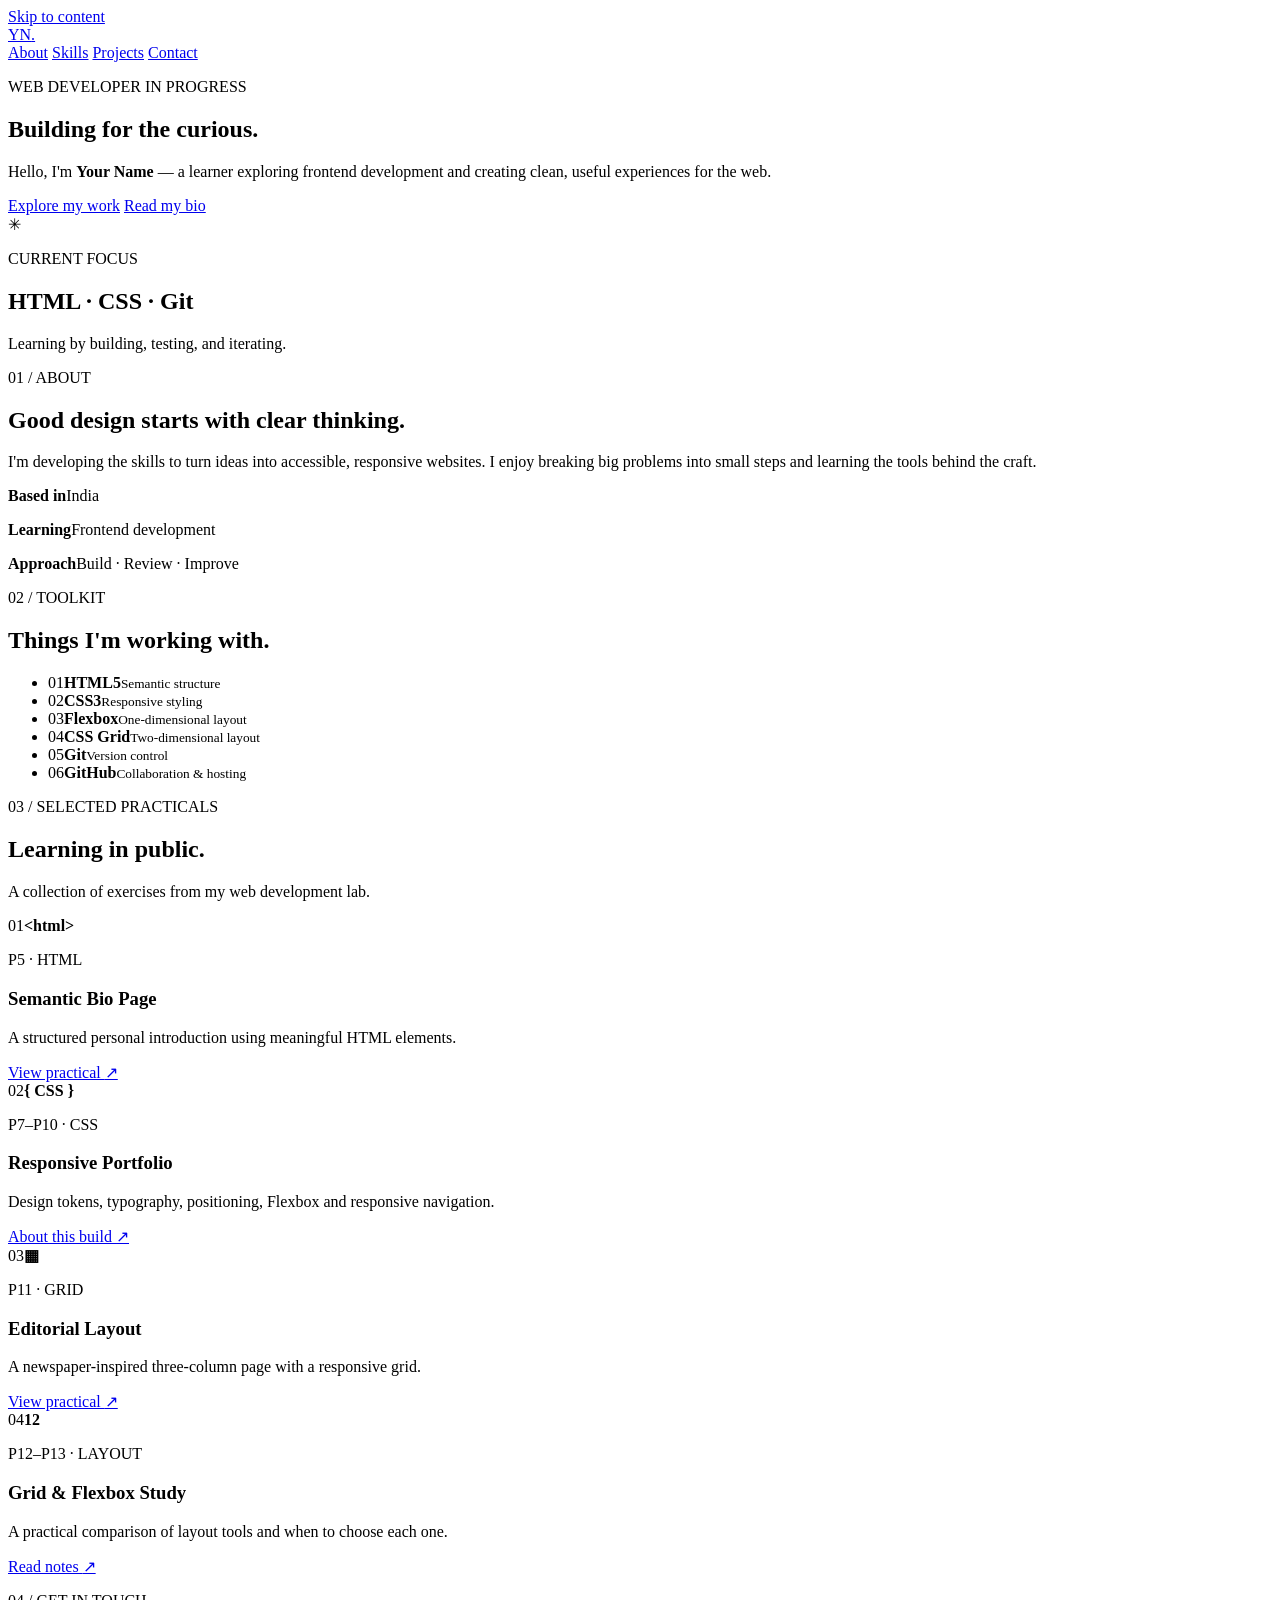
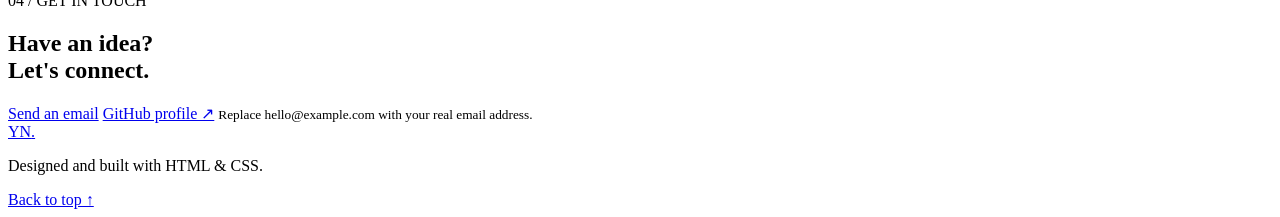
==== index.html @ 33f2f21e "Build responsive semantic portfolio for P6-P10 and P12" ====
<!doctype html>
<html lang="en">
<head>
  <meta charset="utf-8">
  <meta name="viewport" content="width=device-width, initial-scale=1">
  <meta name="description" content="A responsive student portfolio built with semantic HTML, Flexbox and CSS Grid.">
  <title>Your Name | Frontend Learner</title>
  <link rel="stylesheet" href="css/styles.css">
</head>
<body>
  <a class="skip-link" href="#main">Skip to content</a>
  <header class="site-header">
    <a class="brand" href="index.html">YN<span>.</span></a>
    <nav class="site-nav" aria-label="Main navigation">
      <a href="#about">About</a>
      <a href="#skills">Skills</a>
      <a href="#projects">Projects</a>
      <a href="#contact" class="nav-cta">Contact</a>
    </nav>
  </header>

  <main id="main">
    <section class="hero page-shell" aria-labelledby="hero-title">
      <div class="hero-copy">
        <p class="eyebrow">WEB DEVELOPER IN PROGRESS</p>
        <h1 id="hero-title">Building for the <span>curious.</span></h1>
        <p class="lead">Hello, I'm <strong>Your Name</strong> — a learner exploring frontend development and creating clean, useful experiences for the web.</p>
        <div class="hero-actions">
          <a class="button button-primary" href="#projects">Explore my work</a>
          <a class="button button-secondary" href="bio.html">Read my bio</a>
        </div>
      </div>
      <aside class="hero-note" aria-label="Portfolio introduction">
        <span class="note-mark" aria-hidden="true">✳</span>
        <p class="eyebrow">CURRENT FOCUS</p>
        <h2>HTML · CSS · Git</h2>
        <p>Learning by building, testing, and iterating.</p>
      </aside>
    </section>

    <section id="about" class="content-section page-shell">
      <div class="section-heading">
        <p class="eyebrow">01 / ABOUT</p>
        <h2>Good design starts with <span>clear thinking.</span></h2>
      </div>
      <div class="about-layout">
        <p class="about-statement">I'm developing the skills to turn ideas into accessible, responsive websites. I enjoy breaking big problems into small steps and learning the tools behind the craft.</p>
        <div class="about-facts">
          <p><strong>Based in</strong><span>India</span></p>
          <p><strong>Learning</strong><span>Frontend development</span></p>
          <p><strong>Approach</strong><span>Build · Review · Improve</span></p>
        </div>
      </div>
    </section>

    <section id="skills" class="content-section skills-section">
      <div class="page-shell">
        <div class="section-heading">
          <p class="eyebrow">02 / TOOLKIT</p>
          <h2>Things I'm working with.</h2>
        </div>
        <ul class="skill-grid">
          <li><span>01</span><strong>HTML5</strong><small>Semantic structure</small></li>
          <li><span>02</span><strong>CSS3</strong><small>Responsive styling</small></li>
          <li><span>03</span><strong>Flexbox</strong><small>One-dimensional layout</small></li>
          <li><span>04</span><strong>CSS Grid</strong><small>Two-dimensional layout</small></li>
          <li><span>05</span><strong>Git</strong><small>Version control</small></li>
          <li><span>06</span><strong>GitHub</strong><small>Collaboration &amp; hosting</small></li>
        </ul>
      </div>
    </section>

    <section id="projects" class="content-section page-shell">
      <div class="section-heading section-heading-row">
        <div><p class="eyebrow">03 / SELECTED PRACTICALS</p><h2>Learning in public.</h2></div>
        <p class="section-aside">A collection of exercises from my web development lab.</p>
      </div>
      <div class="project-grid">
        <article class="project-card project-featured">
          <div class="project-art art-one"><span>01</span><b>&lt;html&gt;</b></div>
          <div class="project-info"><p class="eyebrow">P5 · HTML</p><h3>Semantic Bio Page</h3><p>A structured personal introduction using meaningful HTML elements.</p><a href="bio.html" class="text-link">View practical <span aria-hidden="true">↗</span></a></div>
        </article>
        <article class="project-card">
          <div class="project-art art-two"><span>02</span><b>{ CSS }</b></div>
          <div class="project-info"><p class="eyebrow">P7–P10 · CSS</p><h3>Responsive Portfolio</h3><p>Design tokens, typography, positioning, Flexbox and responsive navigation.</p><a href="#contact" class="text-link">About this build <span aria-hidden="true">↗</span></a></div>
        </article>
        <article class="project-card">
          <div class="project-art art-three"><span>03</span><b>▦</b></div>
          <div class="project-info"><p class="eyebrow">P11 · GRID</p><h3>Editorial Layout</h3><p>A newspaper-inspired three-column page with a responsive grid.</p><a href="newspaper.html" class="text-link">View practical <span aria-hidden="true">↗</span></a></div>
        </article>
        <article class="project-card">
          <div class="project-art art-four"><span>04</span><b>12</b></div>
          <div class="project-info"><p class="eyebrow">P12–P13 · LAYOUT</p><h3>Grid &amp; Flexbox Study</h3><p>A practical comparison of layout tools and when to choose each one.</p><a href="docs/flexbox-vs-grid.md" class="text-link">Read notes <span aria-hidden="true">↗</span></a></div>
        </article>
      </div>
    </section>

    <section id="contact" class="contact-section">
      <div class="page-shell contact-inner">
        <div><p class="eyebrow">04 / GET IN TOUCH</p><h2>Have an idea?<br><span>Let's connect.</span></h2></div>
        <div class="contact-links">
          <a class="button button-light" href="mailto:hello@example.com">Send an email</a>
          <a class="contact-github" href="https://github.com/mauryasameer016-oss">GitHub profile ↗</a>
          <small>Replace hello@example.com with your real email address.</small>
        </div>
      </div>
    </section>
  </main>

  <footer class="site-footer footer-flex">
    <a class="brand" href="index.html">YN<span>.</span></a>
    <p>Designed and built with HTML &amp; CSS.</p>
    <a href="#main" class="back-top">Back to top ↑</a>
  </footer>
</body>
</html>
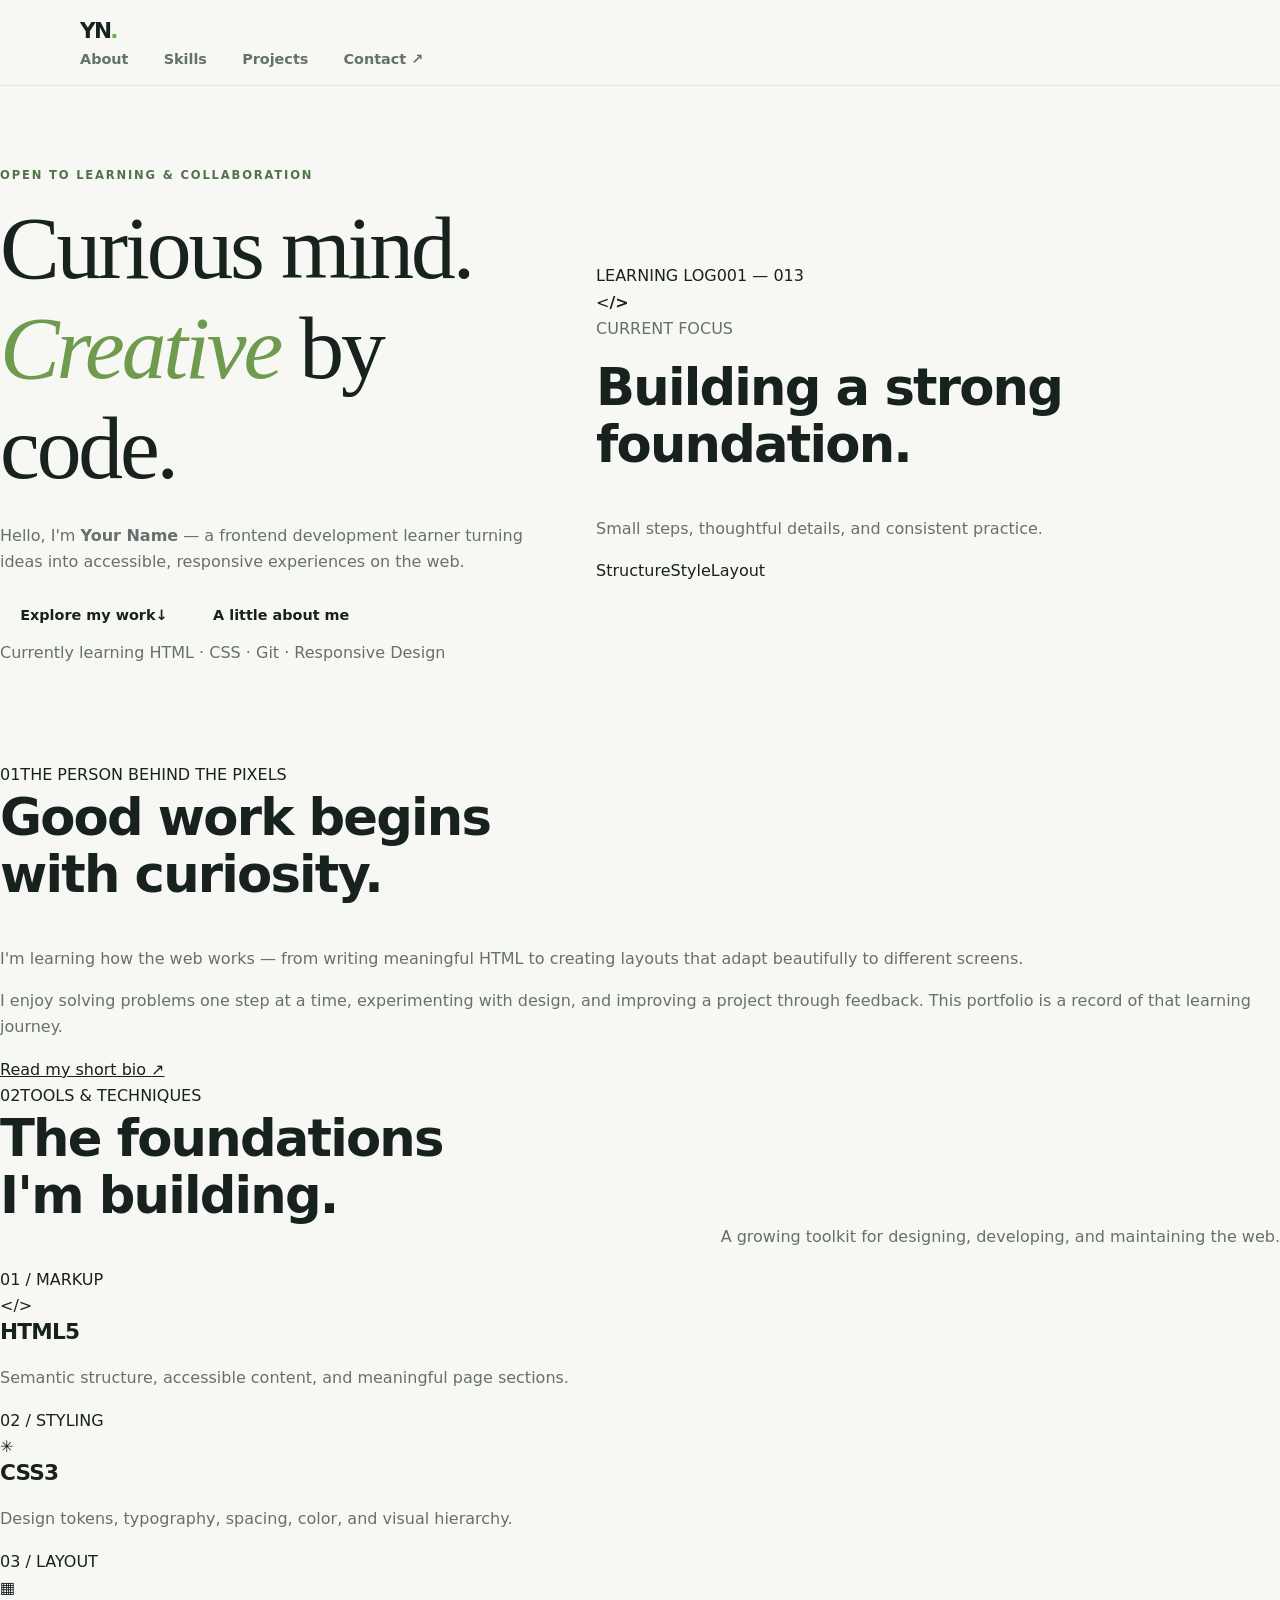
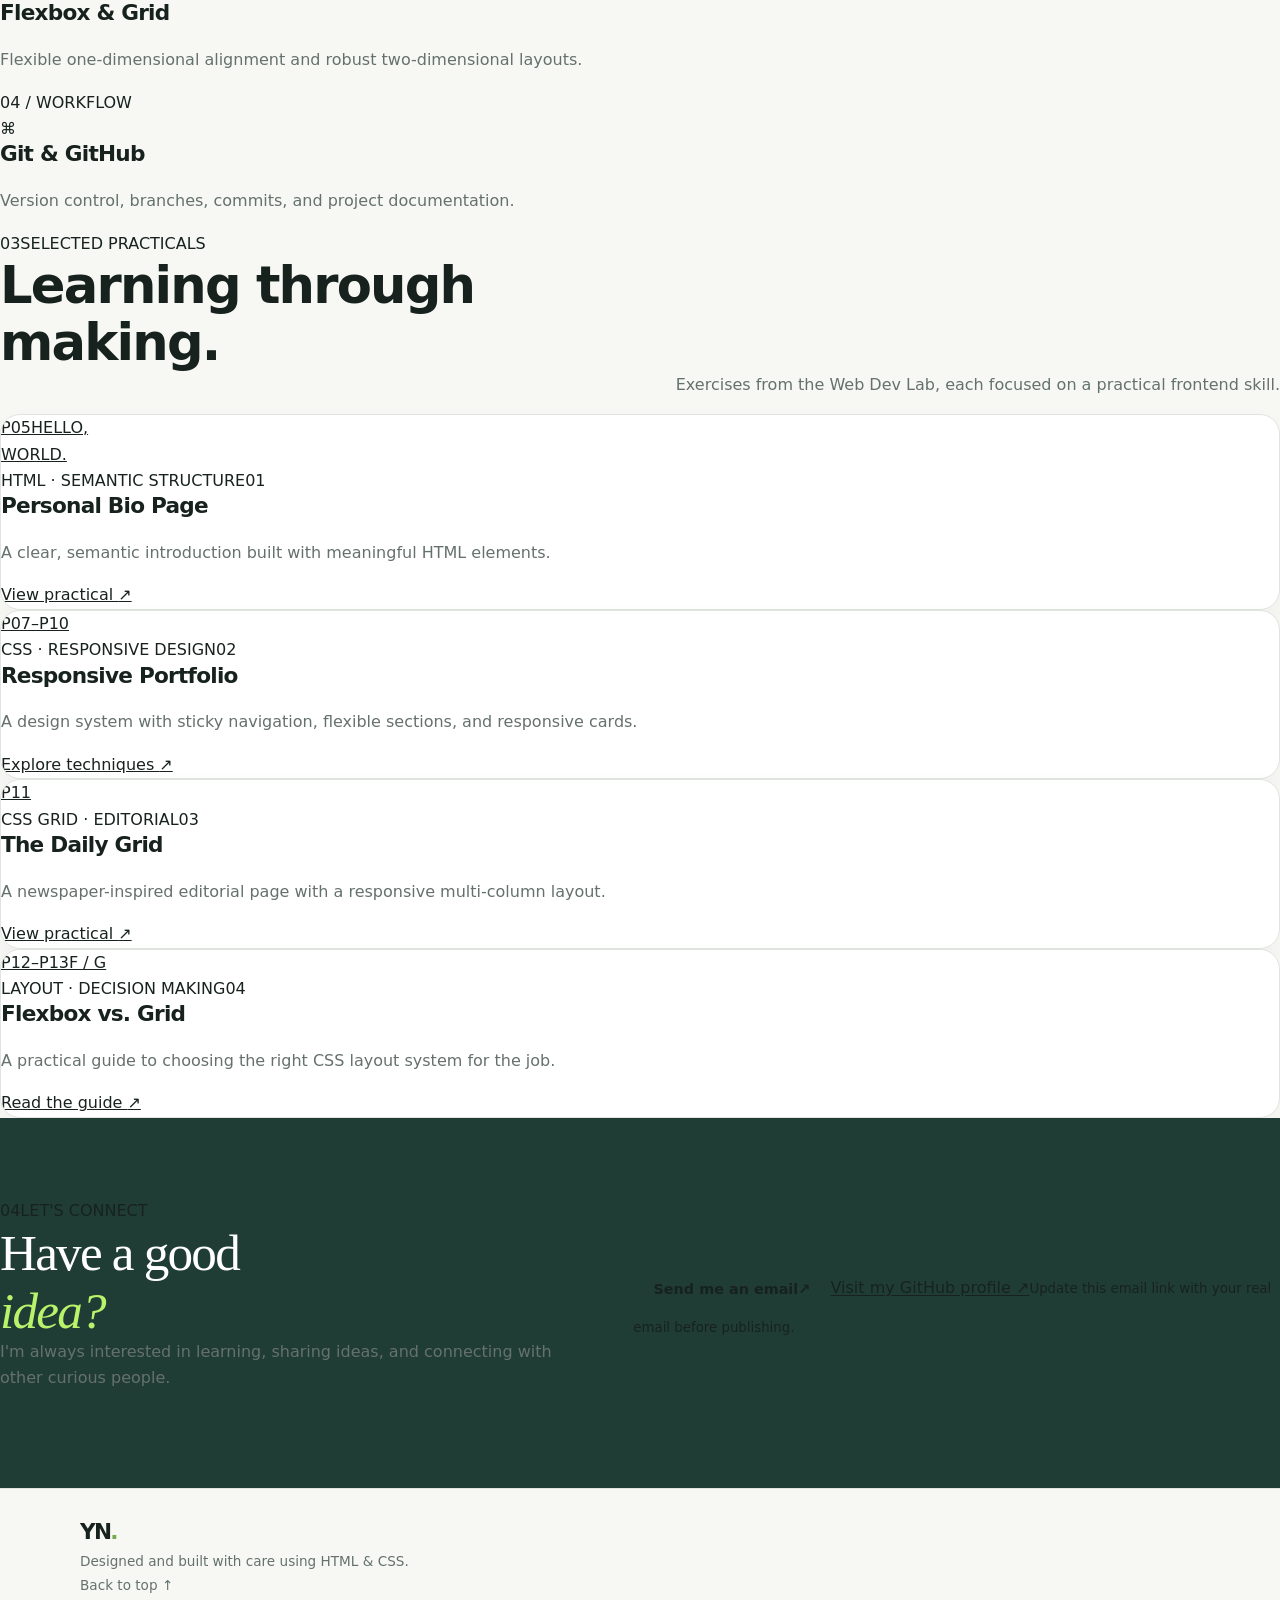
==== commit 629e98e4: "feat: add complete semantic responsive portfolio homepage" ====
--- a/index.html
+++ b/index.html
@@ -3,114 +3,132 @@
 <head>
   <meta charset="utf-8">
   <meta name="viewport" content="width=device-width, initial-scale=1">
-  <meta name="description" content="A responsive student portfolio built with semantic HTML, Flexbox and CSS Grid.">
-  <title>Your Name | Frontend Learner</title>
+  <meta name="description" content="A student portfolio showcasing frontend development learning and practical projects.">
+  <meta name="theme-color" content="#f6f7f2">
+  <title>Your Name — Frontend Developer in Progress</title>
   <link rel="stylesheet" href="css/styles.css">
 </head>
 <body>
-  <a class="skip-link" href="#main">Skip to content</a>
+  <a class="skip-link" href="#main">Skip to main content</a>
+
   <header class="site-header">
-    <a class="brand" href="index.html">YN<span>.</span></a>
-    <nav class="site-nav" aria-label="Main navigation">
-      <a href="#about">About</a>
-      <a href="#skills">Skills</a>
-      <a href="#projects">Projects</a>
-      <a href="#contact" class="nav-cta">Contact</a>
-    </nav>
+    <div class="container header-inner">
+      <a class="brand" href="index.html" aria-label="Your Name home">YN<span>.</span></a>
+      <nav class="site-nav" aria-label="Main navigation">
+        <a href="#about">About</a>
+        <a href="#skills">Skills</a>
+        <a href="#projects">Projects</a>
+        <a class="nav-contact" href="#contact">Contact <span aria-hidden="true">↗</span></a>
+      </nav>
+    </div>
   </header>
 
   <main id="main">
-    <section class="hero page-shell" aria-labelledby="hero-title">
+    <section class="hero container" aria-labelledby="hero-title">
       <div class="hero-copy">
-        <p class="eyebrow">WEB DEVELOPER IN PROGRESS</p>
-        <h1 id="hero-title">Building for the <span>curious.</span></h1>
-        <p class="lead">Hello, I'm <strong>Your Name</strong> — a learner exploring frontend development and creating clean, useful experiences for the web.</p>
-        <div class="hero-actions">
-          <a class="button button-primary" href="#projects">Explore my work</a>
-          <a class="button button-secondary" href="bio.html">Read my bio</a>
+        <p class="eyebrow"><span class="status-dot"></span> OPEN TO LEARNING &amp; COLLABORATION</p>
+        <h1 id="hero-title">Curious mind.<br><span class="serif-accent">Creative</span> by code.</h1>
+        <p class="hero-description">Hello, I'm <strong>Your Name</strong> — a frontend development learner turning ideas into accessible, responsive experiences on the web.</p>
+        <div class="button-row">
+          <a class="button button-dark" href="#projects">Explore my work <span aria-hidden="true">↓</span></a>
+          <a class="button button-outline" href="bio.html">A little about me</a>
         </div>
+        <p class="hero-caption">Currently learning HTML · CSS · Git · Responsive Design</p>
       </div>
-      <aside class="hero-note" aria-label="Portfolio introduction">
-        <span class="note-mark" aria-hidden="true">✳</span>
-        <p class="eyebrow">CURRENT FOCUS</p>
-        <h2>HTML · CSS · Git</h2>
-        <p>Learning by building, testing, and iterating.</p>
+      <aside class="hero-panel" aria-label="Current learning focus">
+        <div class="panel-topline"><span>LEARNING LOG</span><span>001 — 013</span></div>
+        <div class="panel-symbol" aria-hidden="true"><span>&lt;</span><i></i><b>/&gt;</b></div>
+        <p class="panel-label">CURRENT FOCUS</p>
+        <h2>Building a strong foundation.</h2>
+        <p>Small steps, thoughtful details, and consistent practice.</p>
+        <div class="panel-tags"><span>Structure</span><span>Style</span><span>Layout</span></div>
       </aside>
     </section>
 
-    <section id="about" class="content-section page-shell">
-      <div class="section-heading">
-        <p class="eyebrow">01 / ABOUT</p>
-        <h2>Good design starts with <span>clear thinking.</span></h2>
-      </div>
-      <div class="about-layout">
-        <p class="about-statement">I'm developing the skills to turn ideas into accessible, responsive websites. I enjoy breaking big problems into small steps and learning the tools behind the craft.</p>
-        <div class="about-facts">
-          <p><strong>Based in</strong><span>India</span></p>
-          <p><strong>Learning</strong><span>Frontend development</span></p>
-          <p><strong>Approach</strong><span>Build · Review · Improve</span></p>
+    <section class="section section-about" id="about">
+      <div class="container">
+        <div class="section-kicker"><span>01</span><span>THE PERSON BEHIND THE PIXELS</span></div>
+        <div class="about-grid">
+          <h2 class="section-title">Good work begins<br>with <span class="serif-accent">curiosity.</span></h2>
+          <div class="about-copy">
+            <p class="large-copy">I'm learning how the web works — from writing meaningful HTML to creating layouts that adapt beautifully to different screens.</p>
+            <p>I enjoy solving problems one step at a time, experimenting with design, and improving a project through feedback. This portfolio is a record of that learning journey.</p>
+            <a class="inline-link" href="bio.html">Read my short bio <span aria-hidden="true">↗</span></a>
+          </div>
         </div>
       </div>
     </section>
 
-    <section id="skills" class="content-section skills-section">
-      <div class="page-shell">
-        <div class="section-heading">
-          <p class="eyebrow">02 / TOOLKIT</p>
-          <h2>Things I'm working with.</h2>
+    <section class="section section-skills" id="skills">
+      <div class="container">
+        <div class="section-kicker"><span>02</span><span>TOOLS &amp; TECHNIQUES</span></div>
+        <div class="section-heading-row">
+          <h2 class="section-title">The foundations<br>I'm <span class="serif-accent">building.</span></h2>
+          <p class="section-intro">A growing toolkit for designing, developing, and maintaining the web.</p>
         </div>
-        <ul class="skill-grid">
-          <li><span>01</span><strong>HTML5</strong><small>Semantic structure</small></li>
-          <li><span>02</span><strong>CSS3</strong><small>Responsive styling</small></li>
-          <li><span>03</span><strong>Flexbox</strong><small>One-dimensional layout</small></li>
-          <li><span>04</span><strong>CSS Grid</strong><small>Two-dimensional layout</small></li>
-          <li><span>05</span><strong>Git</strong><small>Version control</small></li>
-          <li><span>06</span><strong>GitHub</strong><small>Collaboration &amp; hosting</small></li>
-        </ul>
+        <div class="skills-grid">
+          <article class="skill-card"><span class="skill-number">01 / MARKUP</span><div class="skill-icon" aria-hidden="true">&lt;/&gt;</div><h3>HTML5</h3><p>Semantic structure, accessible content, and meaningful page sections.</p></article>
+          <article class="skill-card"><span class="skill-number">02 / STYLING</span><div class="skill-icon" aria-hidden="true">✳</div><h3>CSS3</h3><p>Design tokens, typography, spacing, color, and visual hierarchy.</p></article>
+          <article class="skill-card"><span class="skill-number">03 / LAYOUT</span><div class="skill-icon" aria-hidden="true">▦</div><h3>Flexbox &amp; Grid</h3><p>Flexible one-dimensional alignment and robust two-dimensional layouts.</p></article>
+          <article class="skill-card"><span class="skill-number">04 / WORKFLOW</span><div class="skill-icon" aria-hidden="true">⌘</div><h3>Git &amp; GitHub</h3><p>Version control, branches, commits, and project documentation.</p></article>
+        </div>
       </div>
     </section>
 
-    <section id="projects" class="content-section page-shell">
-      <div class="section-heading section-heading-row">
-        <div><p class="eyebrow">03 / SELECTED PRACTICALS</p><h2>Learning in public.</h2></div>
-        <p class="section-aside">A collection of exercises from my web development lab.</p>
-      </div>
-      <div class="project-grid">
-        <article class="project-card project-featured">
-          <div class="project-art art-one"><span>01</span><b>&lt;html&gt;</b></div>
-          <div class="project-info"><p class="eyebrow">P5 · HTML</p><h3>Semantic Bio Page</h3><p>A structured personal introduction using meaningful HTML elements.</p><a href="bio.html" class="text-link">View practical <span aria-hidden="true">↗</span></a></div>
-        </article>
-        <article class="project-card">
-          <div class="project-art art-two"><span>02</span><b>{ CSS }</b></div>
-          <div class="project-info"><p class="eyebrow">P7–P10 · CSS</p><h3>Responsive Portfolio</h3><p>Design tokens, typography, positioning, Flexbox and responsive navigation.</p><a href="#contact" class="text-link">About this build <span aria-hidden="true">↗</span></a></div>
-        </article>
-        <article class="project-card">
-          <div class="project-art art-three"><span>03</span><b>▦</b></div>
-          <div class="project-info"><p class="eyebrow">P11 · GRID</p><h3>Editorial Layout</h3><p>A newspaper-inspired three-column page with a responsive grid.</p><a href="newspaper.html" class="text-link">View practical <span aria-hidden="true">↗</span></a></div>
-        </article>
-        <article class="project-card">
-          <div class="project-art art-four"><span>04</span><b>12</b></div>
-          <div class="project-info"><p class="eyebrow">P12–P13 · LAYOUT</p><h3>Grid &amp; Flexbox Study</h3><p>A practical comparison of layout tools and when to choose each one.</p><a href="docs/flexbox-vs-grid.md" class="text-link">Read notes <span aria-hidden="true">↗</span></a></div>
-        </article>
+    <section class="section section-projects" id="projects">
+      <div class="container">
+        <div class="section-kicker"><span>03</span><span>SELECTED PRACTICALS</span></div>
+        <div class="section-heading-row">
+          <h2 class="section-title">Learning through<br><span class="serif-accent">making.</span></h2>
+          <p class="section-intro">Exercises from the Web Dev Lab, each focused on a practical frontend skill.</p>
+        </div>
+        <div class="projects-grid">
+          <article class="project-card">
+            <a class="project-visual visual-bio" href="bio.html" aria-label="Open semantic biography page">
+              <span class="visual-index">P05</span><span class="visual-type">HELLO,<br>WORLD.</span><span class="visual-orbit" aria-hidden="true"></span>
+            </a>
+            <div class="project-meta"><span>HTML · SEMANTIC STRUCTURE</span><span>01</span></div>
+            <h3>Personal Bio Page</h3><p>A clear, semantic introduction built with meaningful HTML elements.</p>
+            <a class="inline-link" href="bio.html">View practical <span aria-hidden="true">↗</span></a>
+          </article>
+          <article class="project-card">
+            <a class="project-visual visual-layout" href="#skills" aria-label="Explore responsive CSS layout skills">
+              <span class="visual-index">P07–P10</span><span class="layout-demo"><i></i><i></i><i></i><b></b></span>
+            </a>
+            <div class="project-meta"><span>CSS · RESPONSIVE DESIGN</span><span>02</span></div>
+            <h3>Responsive Portfolio</h3><p>A design system with sticky navigation, flexible sections, and responsive cards.</p>
+            <a class="inline-link" href="#skills">Explore techniques <span aria-hidden="true">↗</span></a>
+          </article>
+          <article class="project-card">
+            <a class="project-visual visual-news" href="newspaper.html" aria-label="Open newspaper grid practical">
+              <span class="visual-index">P11</span><span class="news-demo"><b></b><i></i><i></i></span>
+            </a>
+            <div class="project-meta"><span>CSS GRID · EDITORIAL</span><span>03</span></div>
+            <h3>The Daily Grid</h3><p>A newspaper-inspired editorial page with a responsive multi-column layout.</p>
+            <a class="inline-link" href="newspaper.html">View practical <span aria-hidden="true">↗</span></a>
+          </article>
+          <article class="project-card">
+            <a class="project-visual visual-notes" href="docs/flexbox-vs-grid.md" aria-label="Read Flexbox and Grid comparison">
+              <span class="visual-index">P12–P13</span><span class="notes-mark">F / G</span>
+            </a>
+            <div class="project-meta"><span>LAYOUT · DECISION MAKING</span><span>04</span></div>
+            <h3>Flexbox vs. Grid</h3><p>A practical guide to choosing the right CSS layout system for the job.</p>
+            <a class="inline-link" href="docs/flexbox-vs-grid.md">Read the guide <span aria-hidden="true">↗</span></a>
+          </article>
+        </div>
       </div>
     </section>
 
-    <section id="contact" class="contact-section">
-      <div class="page-shell contact-inner">
-        <div><p class="eyebrow">04 / GET IN TOUCH</p><h2>Have an idea?<br><span>Let's connect.</span></h2></div>
-        <div class="contact-links">
-          <a class="button button-light" href="mailto:hello@example.com">Send an email</a>
-          <a class="contact-github" href="https://github.com/mauryasameer016-oss">GitHub profile ↗</a>
-          <small>Replace hello@example.com with your real email address.</small>
-        </div>
+    <section class="contact-section" id="contact">
+      <div class="container contact-inner">
+        <div><div class="section-kicker section-kicker-light"><span>04</span><span>LET'S CONNECT</span></div><h2>Have a good<br><span class="serif-accent">idea?</span></h2><p>I'm always interested in learning, sharing ideas, and connecting with other curious people.</p></div>
+        <div class="contact-actions"><a class="button button-lime" href="mailto:you@example.com">Send me an email <span aria-hidden="true">↗</span></a><a class="contact-secondary" href="https://github.com/mauryasameer016-oss">Visit my GitHub profile ↗</a><small>Update this email link with your real email before publishing.</small></div>
       </div>
     </section>
   </main>
 
-  <footer class="site-footer footer-flex">
-    <a class="brand" href="index.html">YN<span>.</span></a>
-    <p>Designed and built with HTML &amp; CSS.</p>
-    <a href="#main" class="back-top">Back to top ↑</a>
+  <footer class="site-footer">
+    <div class="container footer-inner"><a class="brand brand-footer" href="index.html">YN<span>.</span></a><p>Designed and built with care using HTML &amp; CSS.</p><a href="#main" class="back-top">Back to top ↑</a></div>
   </footer>
 </body>
-</html>
+</html>
--- a/css/styles.css
+++ b/css/styles.css
@@ -0,0 +1,185 @@
+/* P7: design tokens and typography system */
+:root {
+  color-scheme: light;
+  --color-ink: #17221f;
+  --color-muted: #65716c;
+  --color-paper: #f7f8f4;
+  --color-surface: #ffffff;
+  --color-line: #dfe5de;
+  --color-accent: #b8f36b;
+  --color-deep: #203d35;
+  --font-body: Inter, ui-sans-serif, system-ui, -apple-system, BlinkMacSystemFont, "Segoe UI", sans-serif;
+  --font-display: Georgia, "Times New Roman", serif;
+  --space-1: .5rem;
+  --space-2: 1rem;
+  --space-3: 1.5rem;
+  --space-4: 2rem;
+  --space-5: 3rem;
+  --space-6: 5rem;
+  --radius-sm: .65rem;
+  --radius-lg: 1.25rem;
+  --shadow-card: 0 18px 50px rgb(23 34 31 / 8%);
+  --content-width: 1120px;
+}
+
+* { box-sizing: border-box; }
+html { scroll-behavior: smooth; scroll-padding-top: 6rem; }
+body { margin: 0; background: var(--color-paper); color: var(--color-ink); font-family: var(--font-body); font-size: 16px; line-height: 1.65; }
+a { color: inherit; }
+img { max-width: 100%; display: block; }
+h1, h2, h3, p { margin-top: 0; }
+h1, h2, h3 { line-height: 1.12; letter-spacing: -.035em; }
+h1 { font-size: clamp(2.8rem, 7vw, 5.8rem); }
+h2 { font-size: clamp(2rem, 4vw, 3.25rem); }
+h3 { font-size: 1.35rem; }
+p { color: var(--color-muted); }
+.page-shell { width: min(var(--content-width), calc(100% - 3rem)); margin-inline: auto; }
+.skip-link { position: absolute; top: -5rem; left: 1rem; z-index: 100; padding: .75rem 1rem; background: var(--color-accent); color: var(--color-ink); }
+.skip-link:focus { top: 1rem; }
+.eyebrow { margin-bottom: .8rem; color: #52734a; font-size: .72rem; font-weight: 800; letter-spacing: .16em; }
+.lead { max-width: 610px; font-size: clamp(1.08rem, 2vw, 1.25rem); }
+
+/* P8: sticky navigation and positioning */
+.site-header { position: sticky; top: 0; z-index: 20; display: flex; align-items: center; justify-content: space-between; gap: 2rem; min-height: 76px; padding: .8rem max(1.5rem, calc((100vw - var(--content-width)) / 2)); border-bottom: 1px solid rgb(223 229 222 / 85%); background: rgb(247 248 244 / 92%); backdrop-filter: blur(14px); }
+.brand { color: var(--color-ink); font-size: 1.35rem; font-weight: 900; letter-spacing: -.08em; text-decoration: none; }
+.brand span { color: #75a94b; }
+.site-nav { display: flex; align-items: center; gap: clamp(1rem, 3vw, 2.2rem); }
+.site-nav a, .news-nav a { color: var(--color-muted); font-size: .9rem; font-weight: 650; text-decoration: none; }
+.site-nav a:hover, .site-nav a:focus-visible, .news-nav a:hover { color: var(--color-ink); }
+.site-nav .nav-cta { padding: .55rem 1rem; border: 1px solid var(--color-line); border-radius: 99px; color: var(--color-ink); }
+
+.hero { display: flex; align-items: center; justify-content: space-between; gap: 4rem; min-height: 610px; padding-block: var(--space-6); }
+.hero-copy { flex: 1 1 620px; }
+.hero h1 { max-width: 760px; margin-bottom: 1.5rem; font-family: var(--font-display); font-weight: 500; }
+.hero h1 span, .section-heading h2 span, .contact-inner h2 span { color: #6e9b4e; font-style: italic; }
+.hero-copy .lead { margin-bottom: 2rem; }
+.hero-actions { display: flex; flex-wrap: wrap; gap: .8rem; }
+.button { display: inline-flex; align-items: center; justify-content: center; min-height: 48px; padding: .7rem 1.2rem; border: 1px solid transparent; border-radius: 99px; font-size: .9rem; font-weight: 750; text-decoration: none; transition: transform .2s ease, background .2s ease; }
+.button:hover { transform: translateY(-2px); }
+.button-primary { background: var(--color-ink); color: white; }
+.button-secondary { border-color: var(--color-line); background: transparent; }
+.hero-note { position: relative; flex: 0 1 300px; padding: 2rem; border: 1px solid var(--color-line); border-radius: var(--radius-lg); background: var(--color-surface); box-shadow: var(--shadow-card); }
+.hero-note h2 { font-size: 1.5rem; }
+.hero-note p:last-child { margin-bottom: 0; }
+.note-mark { position: absolute; top: -25px; right: 20px; display: grid; width: 54px; height: 54px; place-items: center; border-radius: 50%; background: var(--color-accent); font-size: 1.8rem; }
+
+.content-section { padding-block: var(--space-6); }
+.section-heading { max-width: 720px; margin-bottom: 2.5rem; }
+.section-heading h2 { font-family: var(--font-display); font-weight: 500; }
+.about-layout { display: flex; align-items: flex-start; gap: 5rem; }
+.about-statement { flex: 1 1 60%; max-width: 650px; color: var(--color-ink); font-family: var(--font-display); font-size: clamp(1.5rem, 3vw, 2.3rem); line-height: 1.35; }
+.about-facts { flex: 1 1 260px; }
+.about-facts p { display: flex; justify-content: space-between; gap: 1rem; padding-block: .75rem; border-bottom: 1px solid var(--color-line); font-size: .88rem; }
+.about-facts strong { color: var(--color-ink); }
+.about-facts span { text-align: right; }
+
+.skills-section { background: #edf1e9; }
+.skill-grid { display: grid; grid-template-columns: repeat(3, 1fr); gap: 1px; padding: 0; overflow: hidden; border: 1px solid var(--color-line); border-radius: var(--radius-lg); background: var(--color-line); list-style: none; }
+.skill-grid li { display: flex; flex-direction: column; gap: .3rem; min-height: 150px; padding: 1.5rem; background: var(--color-surface); }
+.skill-grid li span { color: #7a9d63; font-size: .75rem; font-weight: 800; }
+.skill-grid li strong { font-size: 1.2rem; }
+.skill-grid li small { color: var(--color-muted); }
+
+.section-heading-row { display: flex; align-items: end; justify-content: space-between; gap: 2rem; max-width: none; }
+.section-aside { max-width: 270px; }
+.project-grid { display: grid; grid-template-columns: repeat(2, minmax(0, 1fr)); gap: 1.4rem; }
+.project-card { overflow: hidden; border: 1px solid var(--color-line); border-radius: var(--radius-lg); background: var(--color-surface); box-shadow: 0 8px 25px rgb(23 34 31 / 3%); }
+.project-art { position: relative; display: grid; min-height: 230px; place-items: center; overflow: hidden; }
+.project-art::after { position: absolute; right: -35px; bottom: -95px; width: 230px; height: 230px; border: 1px solid rgb(23 34 31 / 15%); border-radius: 50%; content: ""; }
+.project-art > span { position: absolute; top: 1.2rem; left: 1.3rem; font-size: .75rem; font-weight: 800; }
+.project-art b { position: relative; z-index: 1; font-family: var(--font-display); font-size: clamp(2.5rem, 7vw, 5rem); }
+.art-one { background: #dce9d3; }
+.art-two { background: #e7e4d9; }
+.art-three { background: #d9e6e5; }
+.art-four { background: #e9dfd5; }
+.project-info { padding: 1.5rem; }
+.project-info h3 { margin-bottom: .6rem; }
+.project-info p:not(.eyebrow) { min-height: 3.2em; }
+.text-link { display: inline-flex; gap: .6rem; color: var(--color-ink); font-size: .9rem; font-weight: 800; text-decoration-thickness: 1px; text-underline-offset: 4px; }
+
+.contact-section { padding-block: var(--space-6); background: var(--color-deep); }
+.contact-inner { display: flex; align-items: center; justify-content: space-between; gap: 3rem; }
+.contact-inner .eyebrow { color: var(--color-accent); }
+.contact-inner h2 { margin-bottom: 0; color: white; font-family: var(--font-display); font-weight: 500; }
+.contact-inner h2 span { color: var(--color-accent); }
+.contact-links { display: flex; flex-direction: column; align-items: flex-start; gap: .8rem; }
+.button-light { background: var(--color-accent); color: var(--color-ink); }
+.contact-github { color: white; font-size: .9rem; font-weight: 700; }
+.contact-links small { max-width: 260px; color: #bdcbc3; }
+.site-footer { padding: 1.6rem max(1.5rem, calc((100vw - var(--content-width)) / 2)); border-top: 1px solid var(--color-line); }
+.site-footer p { margin: 0; font-size: .85rem; }
+.footer-flex { display: flex; align-items: center; justify-content: space-between; gap: 1rem; }
+.back-top { color: var(--color-muted); font-size: .85rem; text-decoration: none; }
+
+/* P5: biography page */
+.narrow-page { width: min(760px, calc(100% - 2rem)); margin: 4rem auto; }
+.bio-card { padding: clamp(1.5rem, 5vw, 3.5rem); border: 1px solid var(--color-line); border-radius: var(--radius-lg); background: white; box-shadow: var(--shadow-card); }
+.bio-card h1 { font-family: var(--font-display); font-size: clamp(2.5rem, 7vw, 4rem); font-weight: 500; }
+.bio-card h2 { margin-bottom: .8rem; font-family: var(--font-display); font-size: 1.6rem; font-weight: 500; }
+.bio-card section { margin-top: 2rem; }
+.avatar { display: grid; width: 112px; height: 112px; margin: 2rem 0; place-items: center; border-radius: 50%; background: #e4efd9; }
+.avatar span { color: var(--color-deep); font-family: var(--font-display); font-size: 2.4rem; }
+.avatar figcaption { position: absolute; width: 1px; height: 1px; overflow: hidden; clip: rect(0,0,0,0); }
+.tag-list { display: flex; flex-wrap: wrap; gap: .6rem; padding: 0; list-style: none; }
+.tag-list li { padding: .45rem .8rem; border: 1px solid var(--color-line); border-radius: 99px; color: var(--color-muted); font-size: .85rem; }
+.bio-footer { margin-top: 2rem; padding-top: 1rem; border-top: 1px solid var(--color-line); }
+
+/* P11: newspaper-style three-column CSS Grid */
+.news-page { background: #f4f0e8; }
+.news-masthead { padding: 2rem 1rem 1.3rem; text-align: center; }
+.news-masthead .eyebrow { margin-bottom: .3rem; }
+.news-name { color: #24231f; font-family: var(--font-display); font-size: clamp(2.8rem, 8vw, 5rem); font-weight: 700; letter-spacing: -.07em; text-decoration: none; }
+.news-date { margin: .2rem 0 0; font-size: .8rem; }
+.news-nav { position: sticky; top: 0; z-index: 10; display: flex; justify-content: center; gap: 2rem; padding: .9rem; border-block: 1px solid #d8d1c5; background: rgb(244 240 232 / 94%); }
+.news-layout { display: grid; grid-template-columns: minmax(0, 2fr) minmax(230px, .8fr); gap: 2rem; width: min(1100px, calc(100% - 3rem)); margin: 3rem auto; }
+.news-main { min-width: 0; }
+.lead-story { padding-bottom: 2rem; border-bottom: 1px solid #d8d1c5; }
+.lead-story h1 { max-width: 800px; font-family: var(--font-display); font-size: clamp(2.5rem, 6vw, 4.7rem); font-weight: 500; }
+.news-illustration { position: relative; display: flex; align-items: center; justify-content: center; min-height: 270px; margin-block: 2rem; overflow: hidden; background: #d8e1d0; }
+.news-illustration span { z-index: 1; color: #294437; font-family: var(--font-display); font-size: clamp(2rem, 6vw, 4rem); font-weight: 700; line-height: .9; text-align: center; }
+.news-illustration i, .news-illustration b { position: absolute; width: 230px; height: 230px; border: 1px solid #8da58a; border-radius: 50%; }
+.news-illustration i { left: 8%; top: -100px; }
+.news-illustration b { right: 5%; bottom: -140px; width: 300px; height: 300px; }
+.byline { margin-bottom: 0; font-size: .8rem; font-weight: 700; }
+.news-columns { display: grid; grid-template-columns: repeat(2, minmax(0, 1fr)); gap: 1.5rem; padding-top: 2rem; }
+.news-article + .news-article { padding-left: 1.5rem; border-left: 1px solid #d8d1c5; }
+.news-article h2, .sidebar-block h2 { font-family: var(--font-display); font-size: 1.6rem; font-weight: 500; }
+.news-article p:last-child, .sidebar-block p:last-child { margin-bottom: 0; }
+.news-sidebar { display: flex; flex-direction: column; gap: 1.5rem; }
+.sidebar-block { padding: 1.3rem; border: 1px solid #d8d1c5; background: #faf8f3; }
+.sidebar-block ol { padding-left: 1.2rem; color: var(--color-muted); }
+.sidebar-block li { padding-block: .35rem; }
+.sidebar-cta { padding: 1rem; background: #294437; color: white; font-weight: 700; text-align: center; text-decoration: none; }
+
+/* P9/P10/P12: responsive navigation, Flexbox and Grid */
+@media (max-width: 760px) {
+  .site-header { flex-wrap: wrap; gap: .5rem 1rem; padding-inline: 1rem; }
+  .site-nav { width: 100%; justify-content: space-between; gap: .5rem; padding-bottom: .25rem; }
+  .site-nav a { font-size: .82rem; }
+  .hero { flex-direction: column; align-items: stretch; gap: 2rem; min-height: auto; padding-block: 4rem; }
+  .hero-note { flex-basis: auto; }
+  .about-layout { flex-direction: column; gap: 1rem; }
+  .skill-grid { grid-template-columns: repeat(2, minmax(0, 1fr)); }
+  .section-heading-row, .contact-inner { align-items: flex-start; flex-direction: column; }
+  .project-grid { grid-template-columns: 1fr; }
+  .project-art { min-height: 190px; }
+  .news-layout { grid-template-columns: 1fr; }
+  .news-sidebar { display: grid; grid-template-columns: repeat(2, minmax(0, 1fr)); }
+  .sidebar-cta { grid-column: 1 / -1; }
+}
+@media (max-width: 480px) {
+  .page-shell { width: min(100% - 2rem, var(--content-width)); }
+  .site-nav { flex-wrap: wrap; justify-content: flex-start; column-gap: 1rem; }
+  .hero h1 { font-size: 3rem; }
+  .skill-grid { grid-template-columns: 1fr 1fr; }
+  .skill-grid li { min-height: 130px; padding: 1rem; }
+  .news-nav { gap: 1rem; }
+  .news-layout { width: calc(100% - 2rem); margin-block: 2rem; }
+  .news-columns, .news-sidebar { grid-template-columns: 1fr; }
+  .news-article + .news-article { padding: 1.5rem 0 0; border-top: 1px solid #d8d1c5; border-left: 0; }
+  .footer-flex { align-items: flex-start; flex-direction: column; }
+}
+@media (prefers-reduced-motion: reduce) {
+  html { scroll-behavior: auto; }
+  *, *::before, *::after { transition-duration: .01ms !important; animation-duration: .01ms !important; }
+}
